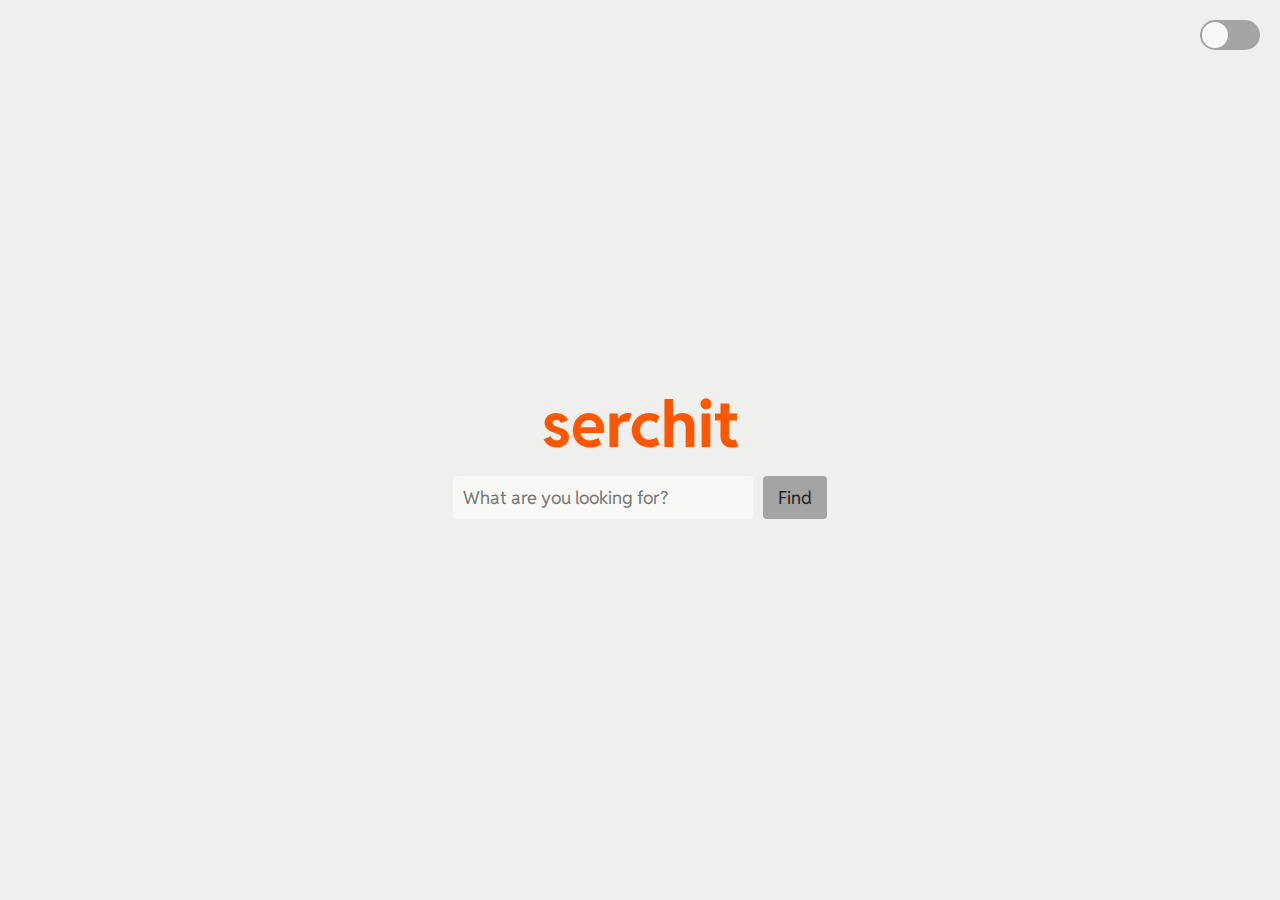
==== index.html @ 01268319 "adjustable search bar" ====
<!DOCTYPE html>
<html lang="en">

<head>
  <meta charset="UTF-8">
  <meta name="viewport" content="width=device-width, initial-scale=1.0">
  <title>serchit</title>
  <link rel="icon" type="image/x-icon" href="assets/favicon.ico">
  <!-- Google Fonts link -->
  <link rel="preconnect" href="https://fonts.googleapis.com">
  <link rel="preconnect" href="https://fonts.gstatic.com" crossorigin>
  <link href="https://fonts.googleapis.com/css2?family=Reddit+Sans:ital,wght@0,200..900;1,200..900&display=swap" rel="stylesheet">
  <link rel="stylesheet" href="css/styles.css"> <!-- Link to external CSS -->
</head>

<body class="light-mode">
  <div class="toggle-wrapper">
    <input type="checkbox" class="toggle-input" id="toggle-mode" onclick="toggleMode()">
    <label for="toggle-mode" class="toggle-label"></label>
  </div>

  <div class="container">
    <h1>serchit</h1>
    <div class="search-container">
      <input class="search-bar" type="text" placeholder="What are you looking for?">
      <button class="search-button" onclick="searchGoogle()">Find</button>
    </div>
  </div>

  <script src="js/scripts.js"></script> <!-- Link to external JS -->
</body>

</html>
---- css/styles.css ----
/*
name	hex	rgba	colorname
red	#ED001C	RGBA(237, 0, 28, 1)	Cadmium Red
orangered	#FF4300	RGBA(255, 67, 0, 1)	Orange Red
orange	#FF8700	RGBA(255, 135, 0, 1)	Dark Orange
mango	#FFB100	RGBA(255, 177, 0, 1)	UCLA Gold
lime	#92E234	RGBA(146, 226, 52, 1)	Atlantis
green	#3BCB56	RGBA(61, 211, 90, 1)	UFO Green
mint	#00D4BB	RGBA(0, 212, 187, 1)	Robin Egg Blue
teal	#13B89F	RGBA(19, 184, 159, 1)	Light Sea Green
blue	#149EF0	RGBA(20, 158, 240, 1)	Dodger Blue
alien blue	#0077D6	RGBA(0, 119, 214, 1)	True Blue
pink	#FF63AC	RGBA(255, 99, 172, 1)	Magenta
purple	#7F4FC4	RGBA(127, 79, 196, 1)	Fuchsia Blue
gold	#DEBE22	RGBA(222, 190, 34, 1)	Sunflower
brown	#A16A3E	RGBA(161, 106, 62, 1)	Cape Palliser
pale grey	#EFEFED	RGBA(239, 239, 237, 1)	White
grey	#A5A4A4	RGBA(165, 164, 164, 1)	Gray Chateau
dark grey	#545452	RGBA(84, 84, 82, 1)	Dark Gray
semi black	#222222	RGBA(34, 34, 34, 1)	Black
*/

:root {
    --primary-bg-color: #EFEFED; /* Light mode background color */
    --primary-alt-bg-color: #A5A4A4;
    --primary-text-color: #222222;  /* Light mode text color */

    --secondary-bg-color: #222222;   /* Dark mode background color */
    --secondary-alt-bg-color: #545452;
    --secondary-text-color: #f5f5f5; /* Dark mode text color */

    --header-color: #ff5700;        /* Header color */
    --light-search-color: #f8f8f6;
    --dark-search-color: #2a2a2a;
  }

/* Basic reset and styling */
* {
    font-family: 'Reddit Sans', sans-serif;
    margin: 0;
    padding: 0;
    box-sizing: border-box;
}

body {
    display: flex;
    justify-content: center;
    align-items: center;
    height: 100vh;
    transition: background-color 0.3s, color 0.3s;
}

.container {
    text-align: center;
}

h1 {
    font-size: 64px;
    margin-bottom: 10px;
    color: var(--header-color); /* Header color */
}

/* Flex container for the search input and button */
.search-container {
    display: flex;
    align-items: center;
    justify-content: space-between;
    width: 100%; /* Full width container */
    max-width: 500px; /* Optional: Set a max-width */
    margin: 0 auto; /* Center the container */
  }

/* Make the search bar flexible to adjust based on the button */
.search-bar {
    flex: 1; /* Allows the input to grow and shrink as needed */
    padding: 10px;
    font-size: 18px;
    width: 300px;
    border: 0px;
    border-radius:4px;
    background-color: var(--light-search-color);
    margin-right: 10px; /* Space between search input and button */
    min-width: 150px; /* Optional: Set a minimum width for the input */
}

.search-button {
    padding: 10px 15px;
    font-size: 18px;
    border: 0px;
    border-radius: 4px;
    cursor: pointer;
    background-color: var(--primary-alt-bg-color);
    color: var(--primary-text-color);
    white-space: nowrap; /* Prevents text wrapping in the button */
}

/* Toggle Switch Styles */
.toggle-wrapper {
    position: absolute;
    top: 20px;
    right: 20px;
}

.toggle-label {
    display: inline-block;
    width: 60px;
    height: 30px;
    background-color: var(--primary-alt-bg-color);
    border-radius: 30px;
    position: relative;
    cursor: pointer;
    transition: background-color 0.3s;
}

.toggle-label::after {
    content: '';
    width: 26px;
    height: 26px;
    background-color: var(--light-search-color);
    border-radius: 50%;
    position: absolute;
    top: 2px;
    left: 2px;
    transition: transform 0.3s;
}

/* Dark mode activated */
input[type="checkbox"]:checked + .toggle-label {
    background-color: var(--secondary-alt-bg-color);
}

input[type="checkbox"]:checked + .toggle-label::after {
    transform: translateX(30px);
}

/* Hide the checkbox */
.toggle-input {
    display: none;
}

/* Light and dark mode styles */
body.light-mode {
    background-color: var(--primary-bg-color);
    color: var(--secondary-bg-color);
}

body.dark-mode {
    background-color: var(--secondary-bg-color);
    color: var(--primary-bg-color);
}

/* Dark mode search bar */
body.dark-mode .search-bar {
    background-color: var(--dark-search-color);
  }
  
  /* Dark mode search button */
  body.dark-mode .search-button {
    background-color: var(--secondary-alt-bg-color);
    color: var(--secondary-text-color);
  }
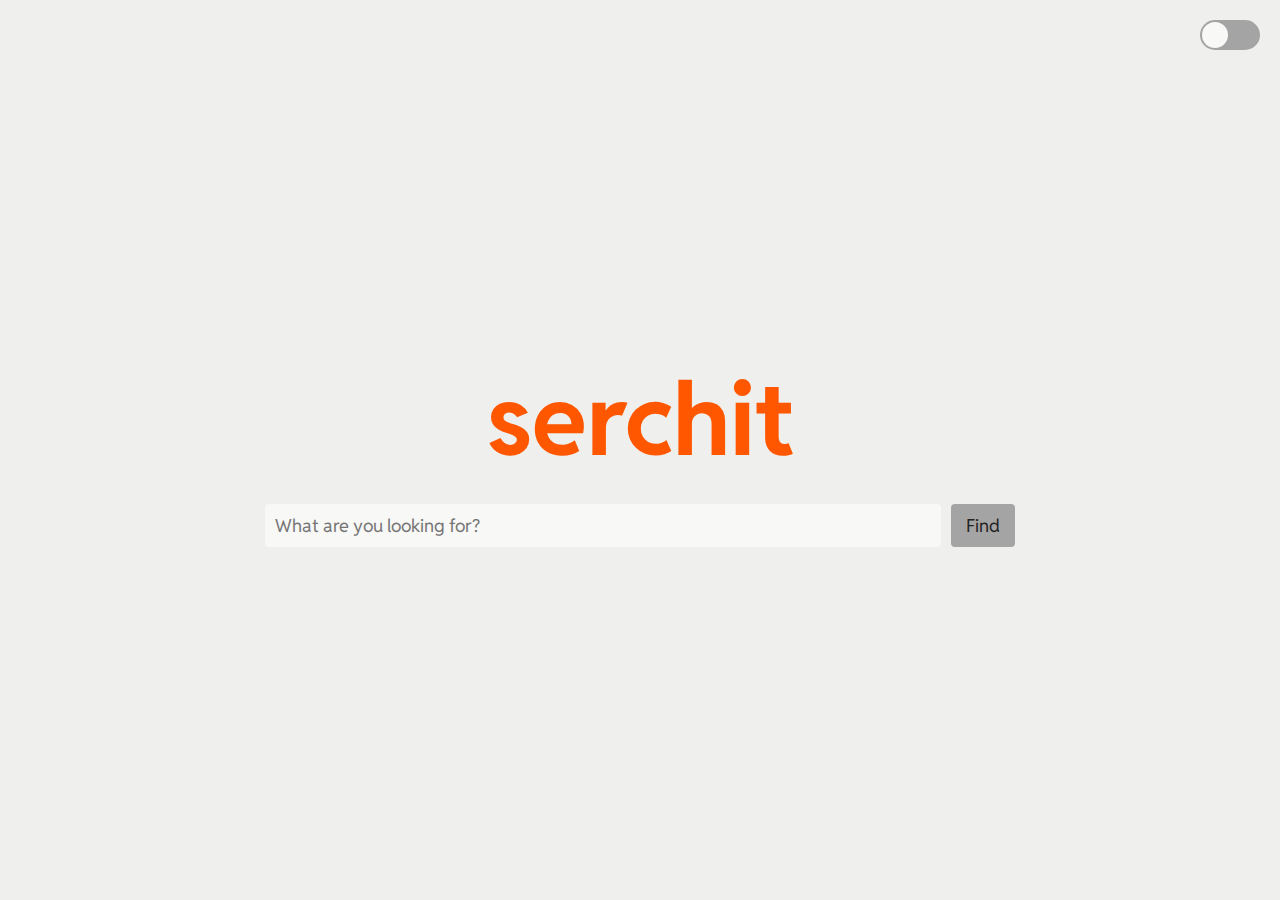
==== commit 0797e686: "ascii art" ====
--- a/index.html
+++ b/index.html
@@ -1,4 +1,15 @@
 <!DOCTYPE html>
+
+<!--
+                       _      _    
+                      | |    (_)   _   
+ ___   ___  _ ___ ____| |__   _  _| |_ 
+/ __/ / _ \| '__// __/| '_ \ | ||_   _|
+\__ \|  __/| |  | (__ | | | || |  | |_ 
+/___/ \___\|_|   \___\|_| |_||_|   \__\
+by Rob
+-->
+
 <html lang="en">
 
 <head>
@@ -6,11 +17,10 @@
   <meta name="viewport" content="width=device-width, initial-scale=1.0">
   <title>serchit</title>
   <link rel="icon" type="image/x-icon" href="assets/favicon.ico">
-  <!-- Google Fonts link -->
   <link rel="preconnect" href="https://fonts.googleapis.com">
   <link rel="preconnect" href="https://fonts.gstatic.com" crossorigin>
   <link href="https://fonts.googleapis.com/css2?family=Reddit+Sans:ital,wght@0,200..900;1,200..900&display=swap" rel="stylesheet">
-  <link rel="stylesheet" href="css/styles.css"> <!-- Link to external CSS -->
+  <link rel="stylesheet" href="css/styles.css">
 </head>
 
 <body class="light-mode">
@@ -27,7 +37,7 @@
     </div>
   </div>
 
-  <script src="js/scripts.js"></script> <!-- Link to external JS -->
+  <script src="js/scripts.js"></script>
 </body>
 
 </html>
--- a/css/styles.css
+++ b/css/styles.css
@@ -52,11 +52,12 @@
 
 .container {
     text-align: center;
+    width:800px;
 }
 
 h1 {
-    font-size: 64px;
-    margin-bottom: 10px;
+    font-size: 100px;
+    margin-bottom: 20px;
     color: var(--header-color); /* Header color */
 }
 
@@ -66,8 +67,9 @@
     align-items: center;
     justify-content: space-between;
     width: 100%; /* Full width container */
-    max-width: 500px; /* Optional: Set a max-width */
     margin: 0 auto; /* Center the container */
+    padding: 0 25px; /* Add padding to the left and right */
+    box-sizing: border-box; /* Ensure padding is included in the element’s width */
   }
 
 /* Make the search bar flexible to adjust based on the button */
@@ -75,12 +77,12 @@
     flex: 1; /* Allows the input to grow and shrink as needed */
     padding: 10px;
     font-size: 18px;
-    width: 300px;
     border: 0px;
     border-radius:4px;
     background-color: var(--light-search-color);
+    color: var(--primary-text-color);
     margin-right: 10px; /* Space between search input and button */
-    min-width: 150px; /* Optional: Set a minimum width for the input */
+    min-width: 250px;
 }
 
 .search-button {
@@ -152,6 +154,7 @@
 /* Dark mode search bar */
 body.dark-mode .search-bar {
     background-color: var(--dark-search-color);
+    color: var(--secondary-text-color);
   }
   
   /* Dark mode search button */
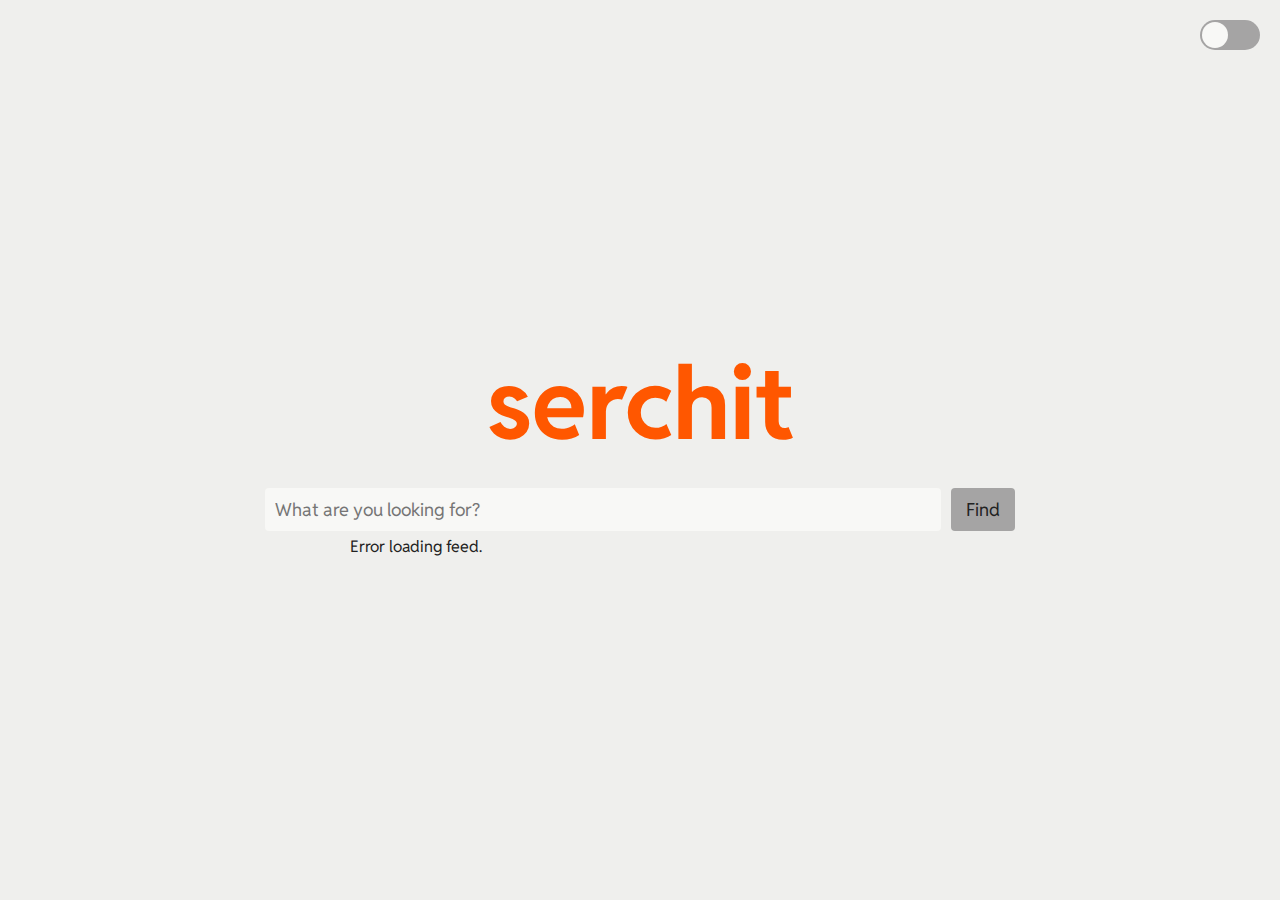
==== commit 6978cef1: "marquee" ====
--- a/index.html
+++ b/index.html
@@ -16,6 +16,8 @@
   <meta charset="UTF-8">
   <meta name="viewport" content="width=device-width, initial-scale=1.0">
   <title>serchit</title>
+  <meta name="description" content="Can't find the results you're looking for? serchit instead!">
+  <meta name="keywords" content="search, reddit, serchit, find">
   <link rel="icon" type="image/x-icon" href="assets/favicon.ico">
   <link rel="preconnect" href="https://fonts.googleapis.com">
   <link rel="preconnect" href="https://fonts.gstatic.com" crossorigin>
@@ -35,6 +37,9 @@
       <input class="search-bar" type="text" placeholder="What are you looking for?">
       <button class="search-button" onclick="searchGoogle()">Find</button>
     </div>
+    <div class="rss-marquee-wrapper">
+      <div class="rss-marquee" id="rss-marquee"></div>
+    </div>
   </div>
 
   <script src="js/scripts.js"></script>
--- a/css/styles.css
+++ b/css/styles.css
@@ -96,6 +96,35 @@
     white-space: nowrap; /* Prevents text wrapping in the button */
 }
 
+/* RSS marquee Wrapper */
+.rss-marquee-wrapper {
+    display: flex;
+    align-items: center;
+    justify-content: space-between;
+    margin: 5px 26px; /* Center the container */
+    box-sizing: border-box; /* Ensure padding is included in the element’s width */
+    overflow: hidden;
+}
+
+/* marquee Content */
+.rss-marquee {
+    min-width: 300px;
+    white-space: nowrap; /* Prevent wrapping of text */
+    animation: scroll-left 10s linear infinite; /* Adjust speed as needed */
+    font-size: 16px; /* Adjust font size */
+    color: var(--primary-text-color);
+}
+
+/* Scrolling Animation */
+@keyframes scroll-left {
+    from {
+        transform: translateX(0%);
+    }
+    to {
+        transform: translateX(-100%);
+    }
+}
+
 /* Toggle Switch Styles */
 .toggle-wrapper {
     position: absolute;
@@ -155,10 +184,15 @@
 body.dark-mode .search-bar {
     background-color: var(--dark-search-color);
     color: var(--secondary-text-color);
-  }
+}
   
-  /* Dark mode search button */
-  body.dark-mode .search-button {
+/* Dark mode search button */
+body.dark-mode .search-button {
     background-color: var(--secondary-alt-bg-color);
     color: var(--secondary-text-color);
-  }
+}
+
+/* Dark mode search button */
+body.dark-mode .rss-marquee {
+    color: var(--secondary-text-color);
+}
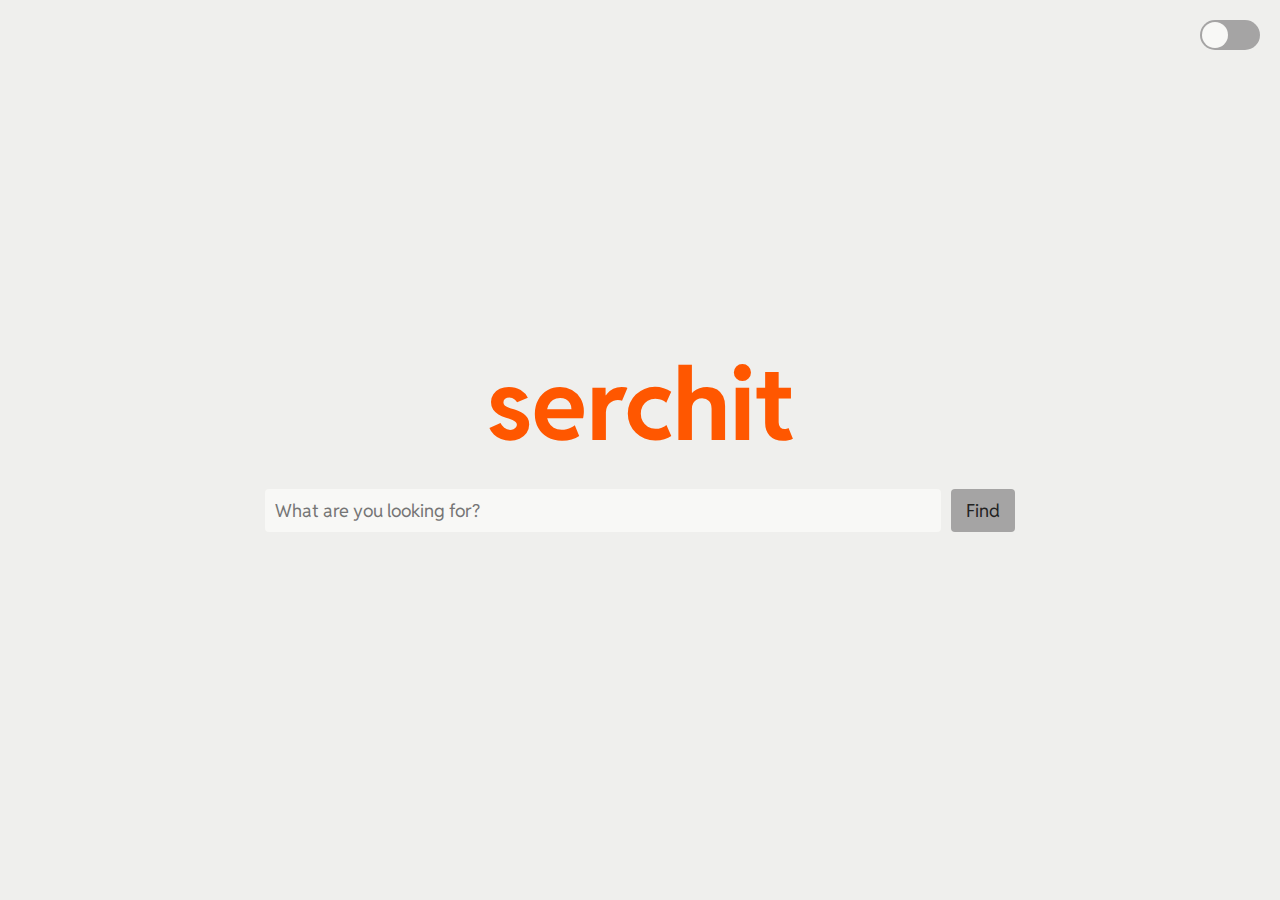
==== commit 10c6153d: "infinite marquee" ====
--- a/index.html
+++ b/index.html
@@ -38,7 +38,10 @@
       <button class="search-button" onclick="searchGoogle()">Find</button>
     </div>
     <div class="rss-marquee-wrapper">
-      <div class="rss-marquee" id="rss-marquee"></div>
+      <div class="rss-marquee" id="rss-marquee">
+        <div class="marquee-content"></div>
+        <div class="marquee-content"></div> <!-- Duplicate content for seamless scroll -->
+      </div>
     </div>
   </div>
 
--- a/css/styles.css
+++ b/css/styles.css
@@ -52,7 +52,8 @@
 
 .container {
     text-align: center;
-    width:800px;
+    width: 800px;
+    min-width: 0;
 }
 
 h1 {
@@ -108,10 +109,18 @@
 
 /* marquee Content */
 .rss-marquee {
+    flex: 1; /* Allows the input to grow and shrink as needed */
     min-width: 300px;
+    height: 20px;
     white-space: nowrap; /* Prevent wrapping of text */
-    animation: scroll-left 10s linear infinite; /* Adjust speed as needed */
-    font-size: 16px; /* Adjust font size */
+}
+
+/* The actual ticker content that will scroll */
+.marquee-content {
+    display: inline-block;
+    white-space: nowrap; /* Prevent wrapping of text */
+    font-size: 16px; /* Adjust font size as needed */
+    animation: scroll-left 45s linear infinite; /* The scroll effect */
     color: var(--primary-text-color);
 }
 
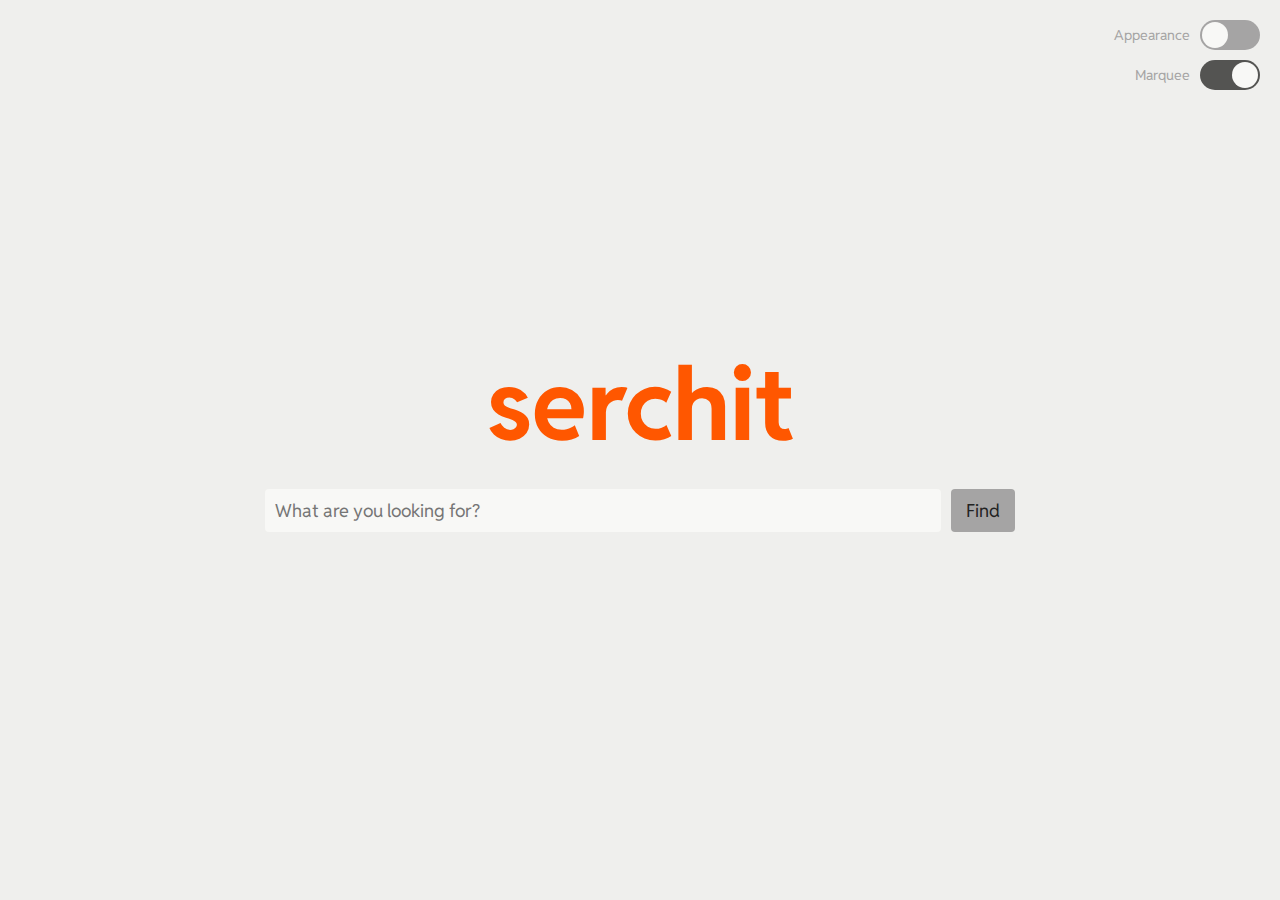
==== commit 941c963b: "labels for toggles and marquee on off toggle" ====
--- a/index.html
+++ b/index.html
@@ -26,9 +26,18 @@
 </head>
 
 <body class="light-mode">
-  <div class="toggle-wrapper">
-    <input type="checkbox" class="toggle-input" id="toggle-mode" onclick="toggleMode()">
-    <label for="toggle-mode" class="toggle-label"></label>
+  <div class="toggles-wrapper">
+    <div class="toggle-wrapper">
+      <span class="mode-label">Appearance</span> <!-- Text to the left of the toggle -->
+      <input type="checkbox" class="toggle-input" id="toggle-mode" onclick="toggleMode()">
+      <label for="toggle-mode" class="toggle-label"></label>
+    </div>
+    
+    <div class="toggle-wrapper">
+      <span class="mode-label">Marquee</span>
+      <input type="checkbox" class="toggle-input" id="toggle-marquee" onclick="toggleMarquee()" checked>
+      <label for="toggle-marquee" class="toggle-label"></label>
+    </div>
   </div>
 
   <div class="container">
--- a/css/styles.css
+++ b/css/styles.css
@@ -59,6 +59,7 @@
 h1 {
     font-size: 100px;
     margin-bottom: 20px;
+    user-select: none;
     color: var(--header-color); /* Header color */
 }
 
@@ -104,42 +105,68 @@
     justify-content: space-between;
     margin: 5px 26px; /* Center the container */
     box-sizing: border-box; /* Ensure padding is included in the element’s width */
-    overflow: hidden;
+    min-width: 300px;
 }
 
 /* marquee Content */
 .rss-marquee {
-    flex: 1; /* Allows the input to grow and shrink as needed */
-    min-width: 300px;
+    --gap: 1rem;
+    display: flex; /* Allows the input to grow and shrink as needed */
+    overflow: hidden;
+    user-select: none;
     height: 20px;
-    white-space: nowrap; /* Prevent wrapping of text */
+    gap: var(--gap);
 }
 
 /* The actual ticker content that will scroll */
 .marquee-content {
-    display: inline-block;
+    flex-shrink: 0;
+    display: flex;
     white-space: nowrap; /* Prevent wrapping of text */
     font-size: 16px; /* Adjust font size as needed */
-    animation: scroll-left 45s linear infinite; /* The scroll effect */
+    animation: scroll-left 100s linear infinite; /* The scroll effect */
+    animation-play-state: paused; /* Pause the animation initially */
     color: var(--primary-text-color);
+    gap: var(--gap);
+    justify-content: space-around;
+    min-width: 100%;
 }
 
 /* Scrolling Animation */
 @keyframes scroll-left {
     from {
-        transform: translateX(0%);
+        transform: translateX(0);
     }
     to {
-        transform: translateX(-100%);
+        transform: translateX(calc(-100% - var(--gap)));
     }
 }
 
 /* Toggle Switch Styles */
-.toggle-wrapper {
+.toggles-wrapper {
     position: absolute;
     top: 20px;
     right: 20px;
-}
+    display: flex;
+    flex-direction: column;  /* Stack the toggles vertically */
+    margin-bottom: 20px;      /* Space between the two toggles */
+}
+
+/* Toggle Switch Styles */
+.toggle-wrapper {
+    top: 20px;
+    right: 20px;
+    display: flex;
+    justify-content: right;
+    margin-bottom: 10px;      /* Space between the two toggles */
+}
+
+.mode-label {
+    margin-right: 10px; /* Space between the label and the toggle */
+    font-size: 14px;
+    color: var(--primary-alt-bg-color);
+    line-height: 30px;
+  }
 
 .toggle-label {
     display: inline-block;
@@ -202,6 +229,10 @@
 }
 
 /* Dark mode search button */
-body.dark-mode .rss-marquee {
+body.dark-mode .marquee-content {
     color: var(--secondary-text-color);
 }
+
+body.dark-mode .mode-label {
+    color: var(--secondary-alt-bg-color)
+}
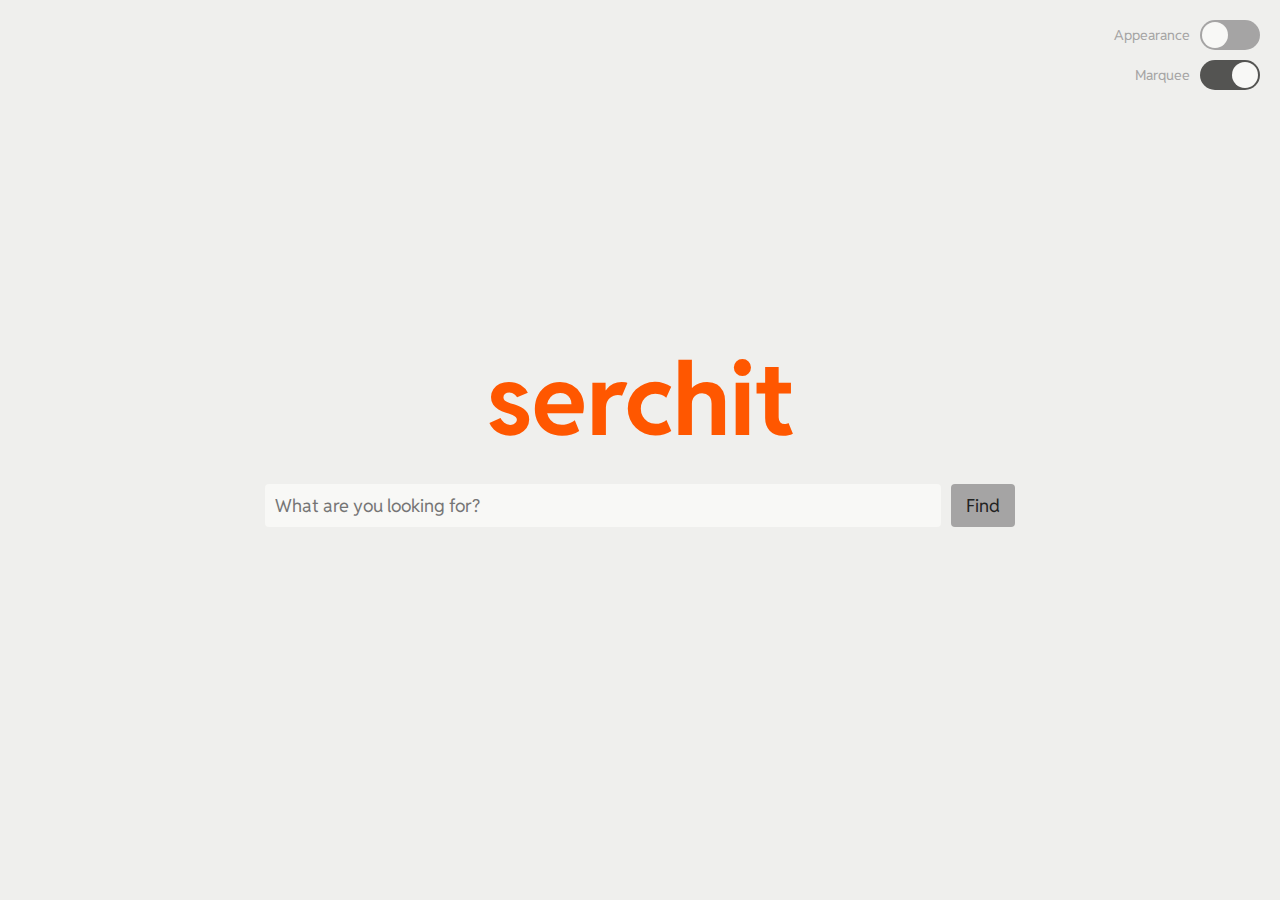
==== commit b398c720: "styles refactor" ====
--- a/index.html
+++ b/index.html
@@ -1,11 +1,9 @@
 <!DOCTYPE html>
 
 <!--
-                       _      _    
-                      | |    (_)   _   
- ___   ___  _ ___ ____| |__   _  _| |_ 
-/ __/ / _ \| '__// __/| '_ \ | ||_   _|
-\__ \|  __/| |  | (__ | | | || |  | |_ 
+  ___   ___  _ ___ ____| |__   _  _| |_ 
+ / __/ / _ \| '__// __/| '_ \ | ||_   _|
+ \__ \|  __/| |  | (__ | | | || |  | |_ 
 /___/ \___\|_|   \___\|_| |_||_|   \__\
 by Rob
 -->
@@ -16,36 +14,53 @@
   <meta charset="UTF-8">
   <meta name="viewport" content="width=device-width, initial-scale=1.0">
   <title>serchit</title>
+
+  <!-- Meta Tags for SEO -->
   <meta name="description" content="Can't find the results you're looking for? serchit instead!">
   <meta name="keywords" content="search, reddit, serchit, find">
+
+  <!-- Favicon -->
   <link rel="icon" type="image/x-icon" href="assets/favicon.ico">
+
+  <!-- Fonts -->
   <link rel="preconnect" href="https://fonts.googleapis.com">
   <link rel="preconnect" href="https://fonts.gstatic.com" crossorigin>
   <link href="https://fonts.googleapis.com/css2?family=Reddit+Sans:ital,wght@0,200..900;1,200..900&display=swap" rel="stylesheet">
+
+  <!-- Stylesheet -->
   <link rel="stylesheet" href="css/styles.css">
 </head>
 
 <body class="light-mode">
+
+  <!-- Toggles for appearance and marquee visibility -->
   <div class="toggles-wrapper">
+    <!-- Appearance Toggle -->
     <div class="toggle-wrapper">
-      <span class="mode-label">Appearance</span> <!-- Text to the left of the toggle -->
+      <span class="mode-label">Appearance</span> <!-- Text for appearance toggle -->
       <input type="checkbox" class="toggle-input" id="toggle-mode" onclick="toggleMode()">
       <label for="toggle-mode" class="toggle-label"></label>
     </div>
     
+    <!-- Marquee Toggle -->
     <div class="toggle-wrapper">
-      <span class="mode-label">Marquee</span>
+      <span class="mode-label">Marquee</span> <!-- Text for marquee toggle -->
       <input type="checkbox" class="toggle-input" id="toggle-marquee" onclick="toggleMarquee()" checked>
       <label for="toggle-marquee" class="toggle-label"></label>
     </div>
   </div>
 
+  <!-- Main Content -->
   <div class="container">
     <h1>serchit</h1>
+
+    <!-- Search bar and button -->
     <div class="search-container">
       <input class="search-bar" type="text" placeholder="What are you looking for?">
       <button class="search-button" onclick="searchGoogle()">Find</button>
     </div>
+
+    <!-- RSS Marquee -->
     <div class="rss-marquee-wrapper">
       <div class="rss-marquee" id="rss-marquee">
         <div class="marquee-content"></div>
@@ -54,7 +69,9 @@
     </div>
   </div>
 
+  <!-- Link to external JavaScript -->
   <script src="js/scripts.js"></script>
+
 </body>
 
 </html>
--- a/css/styles.css
+++ b/css/styles.css
@@ -114,8 +114,9 @@
     display: flex; /* Allows the input to grow and shrink as needed */
     overflow: hidden;
     user-select: none;
-    height: 20px;
+    height: 30px;
     gap: var(--gap);
+    color: var(--header-color);
 }
 
 /* The actual ticker content that will scroll */
@@ -132,6 +133,27 @@
     min-width: 100%;
 }
 
+a.marquee-link:link
+{
+    color: inherit;
+    text-decoration: none;
+}
+a.marquee-link:visited
+{
+    color: inherit;
+    text-decoration: none;
+}
+a.marquee-link:hover
+{
+    color: inherit;
+    text-decoration: none;
+}
+a.marquee-link:active
+{
+    color: inherit;
+    text-decoration: none;
+}
+
 /* Scrolling Animation */
 @keyframes scroll-left {
     from {
@@ -159,6 +181,7 @@
     display: flex;
     justify-content: right;
     margin-bottom: 10px;      /* Space between the two toggles */
+    user-select: none;
 }
 
 .mode-label {
